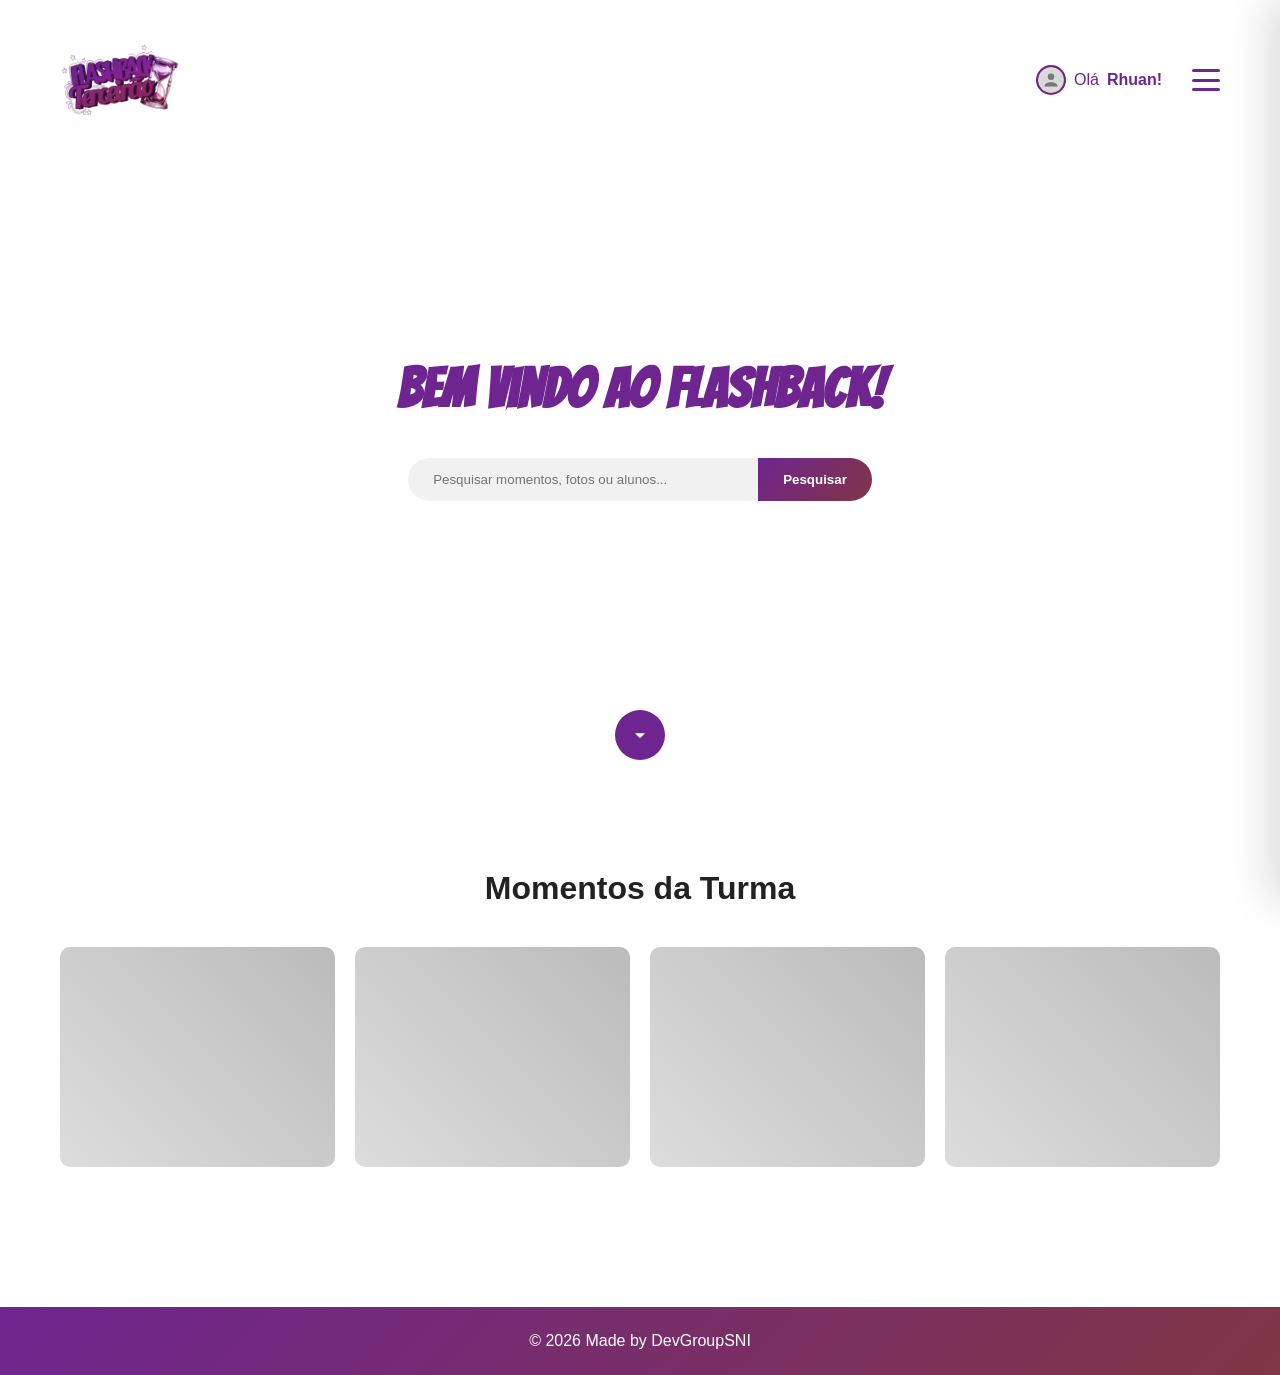
==== index.html @ 4ba48384 "primer" ====
<!DOCTYPE html>
<html lang="pt-br">
<head>
    <meta charset="UTF-8">
    <meta name="viewport" content="width=device-width, initial-scale=1.0">

    <title>Flashback Terceirão</title>
    <link rel="shortcut icon" href="./img/shortcut.png" type="image/x-icon">

    <link rel="stylesheet" href="./css/home.css">

    <link rel="preconnect" href="https://fonts.googleapis.com">
<link rel="preconnect" href="https://fonts.gstatic.com" crossorigin>
<link href="https://fonts.googleapis.com/css2?family=Bangers&display=swap" rel="stylesheet">
</head>

<body>
<div class="all_photo">
    <header class="header">



<img src="./img/logo.png" class="logo">

<nav class="menu">

<a href="" class="perfil">

<svg class="avatar" viewBox="0 0 24 24">
<circle cx="12" cy="12" r="12" fill="#d9d9d9"/>
<circle cx="12" cy="9" r="3" fill="#777"/>
<path d="M6 18c0-3 3-4 6-4s6 1 6 4" fill="#777"/>
</svg>

Olá <strong>Rhuan!</strong>

</a>

<div class="hamburger" id="hamburger">
<span></span>
<span></span>
<span></span>
</div>

</nav>

</header>

<div class="sidebar" id="sidebar">

<div class="sidebar-header">

<svg class="avatar-big" viewBox="0 0 24 24">
<circle cx="12" cy="12" r="12" fill="#d9d9d9"/>
<circle cx="12" cy="9" r="3" fill="#777"/>
<path d="M6 18c0-3 3-4 6-4s6 1 6 4" fill="#777"/>
</svg>

<h3>Rhuan Vieira</h3>

</div>

<nav class="sidebar-menu">

<a href="#"> Início</a>
<a href="#">Fotos</a>
<a href="#">Vídeos</a>
<a href="#">Memórias</a>
<a href="#">Social</a>

</nav>

</div>

<div class="overlay" id="overlay"></div>

    <section class="hero">

  <h1 id="titulo">Flashback Terceirão</h1>

 

    <div class="pesquisa">

        <input type="text" placeholder="Pesquisar momentos, fotos ou alunos...">

        <button class="search">Pesquisar</button>

    </div>

   <div class="scroll-indicator">

<svg viewBox="0 0 24 24" class="seta">

<path d="M12 16L6 10H18L12 16Z" fill="white"/>

</svg>

</div>

</section>
</div>

    <section class="galeria">

        <h2>Momentos da Turma</h2>

        <div class="fotos">

            <div class="foto"></div>
            <div class="foto"></div>
            <div class="foto"></div>
            <div class="foto"></div>

        </div>

    </section>


    <footer>

        <p>© 2026 Made by DevGroupSNI</p>

    </footer>

    <script src="./js/frases.js"></script>
    <script src="./js/hamburguer.js"></script>
    <script>

window.addEventListener("load", () => {
setTimeout(()=>{
document.body.style.opacity = "1";
},300)


});

</script>

</body>
</html>
---- css/home.css ----
@import url('./root.css');

*{
    margin:0;
    padding:0;
    box-sizing:border-box;
    font-family: Arial, Helvetica, sans-serif;
}

body{
    background: var(--branco-fundo);
    color:#222;
   opacity:0;
transition:opacity 1s ease;
}

.fade-out{
opacity:0;
}

header{

    padding:20px 60px;

    display:flex;
    justify-content:space-between;
    align-items:center;
}

.logo{
    width:120px;
}

.menu{
    display:flex;
    align-items:center;
    gap:30px;
}

.menu a{
    margin-left:25px;
    text-decoration:none;
    color:var(--roxo);
    font-weight:500;
    transition:0.3s;
}

.menu a:hover{
    opacity:0.7;
}

.perfil{
    display:flex;
    align-items:center;
    gap:8px;
}

.avatar{

    display:inline-block;
    border: 2px solid var(--roxo);
    width:30px;
    height:30px;

    border-radius:50%;

    background:var(--gradiente-principal);

}
.hero{
    height:70vh;
    overflow: hidden;

    display:flex;
    flex-direction:column;
    justify-content:center;
    align-items:center;

    text-align:center;
    color:white;
}

.hero h1{
    font-size:55px;
    margin-bottom:30px;
    color: var(--roxo);
    font-family: "Bangers", system-ui;
}

#titulo{
    transition: all 0.5s ease;
}

.sair{
    opacity:0;
    transform: translateY(30px);
}

.entrar{
    opacity:1;
    transform: translateY(0);
}



.animarTexto{
    animation: slideTexto 1.2s ease;
}

.hero p{
    font-size:15px;
    color: black;
    
}

.pesquisa{

    margin:10px 0 90px 0;

    display:flex;

    justify-content:center;

}

.pesquisa input{

    padding:14px 25px;

    width:350px;

    background-color: #f1f1f1;

    border:none;

    border-radius:50px 0 0 50px; /* arredonda só lado esquerdo */

    outline:none;

}

.search{

    padding:14px 25px;

    border:none;

    border-radius:0 50px 50px 0; /* arredonda só lado direito */

    background:var(--gradiente-principal);

    color:white;

    font-weight:bold;

    cursor:pointer;
}

.scroll-indicator{

position:absolute;
bottom:30px;

width:50px;
height:50px;

border-radius:50%;

background:var(--roxo);

display:flex;
align-items:center;
justify-content:center;

animation:pulsar 1.5s infinite;
transition: background 0.4s ease-in-out;

}

.scroll-indicator:hover{
    background: #f1f1f1;
    border: var(--roxo);
    color: var(--roxo);
}

.seta{
width:20px;
height:20px;

}

.hero{
position:relative;
}

@keyframes pulsar{

0%{
transform:scale(1);
box-shadow:0 0 0 0 rgba(110,37,143,0.7);
}

70%{
transform:scale(1.1);
box-shadow:0 0 0 15px rgba(110,37,143,0);
}

100%{
transform:scale(1);
}

}

/* HAMBURGER */

.hamburger{

width:22px;
height:18px;

display:flex;
flex-direction:column;
justify-content:space-between;

cursor:pointer;

}

.hamburger span{

height:2px;
width:100%;

background:var(--roxo);

border-radius:2px;

transition:0.3s;

}

/* SIDEBAR */

/* HAMBURGER */

.hamburger{

width:28px;
height:22px;

display:flex;
flex-direction:column;
justify-content:space-between;

cursor:pointer;

}

.hamburger span{

height:3px;
width:100%;

background:var(--roxo);

border-radius:3px;

transition:0.3s;

}

/* SIDEBAR */

.sidebar{

position:fixed;
top:0;
right:-300px;

width:300px;
height:100vh;

background:linear-gradient(
180deg,
#ffffff,
#f7f3fa
);

overflow:hidden;

box-shadow:-10px 0 40px rgba(0,0,0,0.15);

padding:40px 30px;

display:flex;
flex-direction:column;

transition:0.45s cubic-bezier(.77,0,.18,1);

z-index:1001;

}

.sidebar::before{

content:"";

position:absolute;

top:-120px;
right:-120px;

width:260px;
height:260px;

border-radius:50%;

background:radial-gradient(
circle,
rgba(110,37,143,0.25),
transparent 70%
);

animation:float 6s ease-in-out infinite;

pointer-events:none;

}

@keyframes float{

0%{transform:translateY(0);}
50%{transform:translateY(20px);}
100%{transform:translateY(0);}

}


.sidebar.active{
right:0;
}

/* PERFIL */

.sidebar-header{

display:flex;
align-items:center;

gap:12px;

margin-bottom:40px;

}

.avatar-big{

width:40px;
height:40px;

}

.sidebar-header h3{

font-weight:600;

color:var(--roxo);

}

/* MENU */

.sidebar-menu{

display:flex;
flex-direction:column;

gap:20px;

}

.sidebar-menu a{

position:relative;

text-decoration:none;

color:#444;

font-size:18px;

padding:12px 16px;

border-radius:10px;

transition:0.3s;

display:flex;
align-items:center;

gap:10px;

overflow:hidden;

}

.sidebar-menu a::before{

content:"";

position:absolute;

left:0;
top:0;

width:4px;
height:100%;

background:var(--roxo);

transform:scaleY(0);

transition:0.3s;

}

.sidebar-menu a:hover{

background:#f3edf7;

color:var(--roxo);

transform:translateX(-5px);

}

.sidebar-menu a:hover::before{

transform:scaleY(1);
}

.sidebar-menu a:nth-child(1){animation-delay:0.1s;}
.sidebar-menu a:nth-child(2){animation-delay:0.2s;}
.sidebar-menu a:nth-child(3){animation-delay:0.3s;}
.sidebar-menu a:nth-child(4){animation-delay:0.4s;}
.sidebar-menu a:nth-child(5){animation-delay:0.5s;}

@keyframes menuSlide{

to{

opacity:1;
transform:translateX(0);

}

}


/* HOVER BONITO */



/* OVERLAY */

.overlay{

position:fixed;

top:0;
left:0;

width:100%;
height:100vh;

background:rgba(0,0,0,0.35);

opacity:0;

pointer-events:none;

transition:0.3s;

z-index:1000;

}

.overlay.active{

opacity:1;

pointer-events:all;

}

.ver_memorias{

    margin-top:25px;
    padding:14px 30px;

    border:none;
    border-radius:8px;

    background:white;
    color: white;

    font-weight:bold;
    cursor:pointer;
    background: var(--gradiente-principal);
    transition:0.3s;
}





.galeria{
    padding:80px 60px;
}

.galeria h2{
    text-align:center;
    margin-bottom:40px;
    font-size:32px;
}

.fotos{

    display:grid;
    grid-template-columns:repeat(4,1fr);
    gap:20px;

}

.foto{

    height:220px;

    background:linear-gradient(45deg,#ddd,#bbb);

    border-radius:10px;

}

footer{

    margin-top:60px;
    padding:25px;

    background: var(--gradiente-principal);

    text-align:center;
    color:white;

}
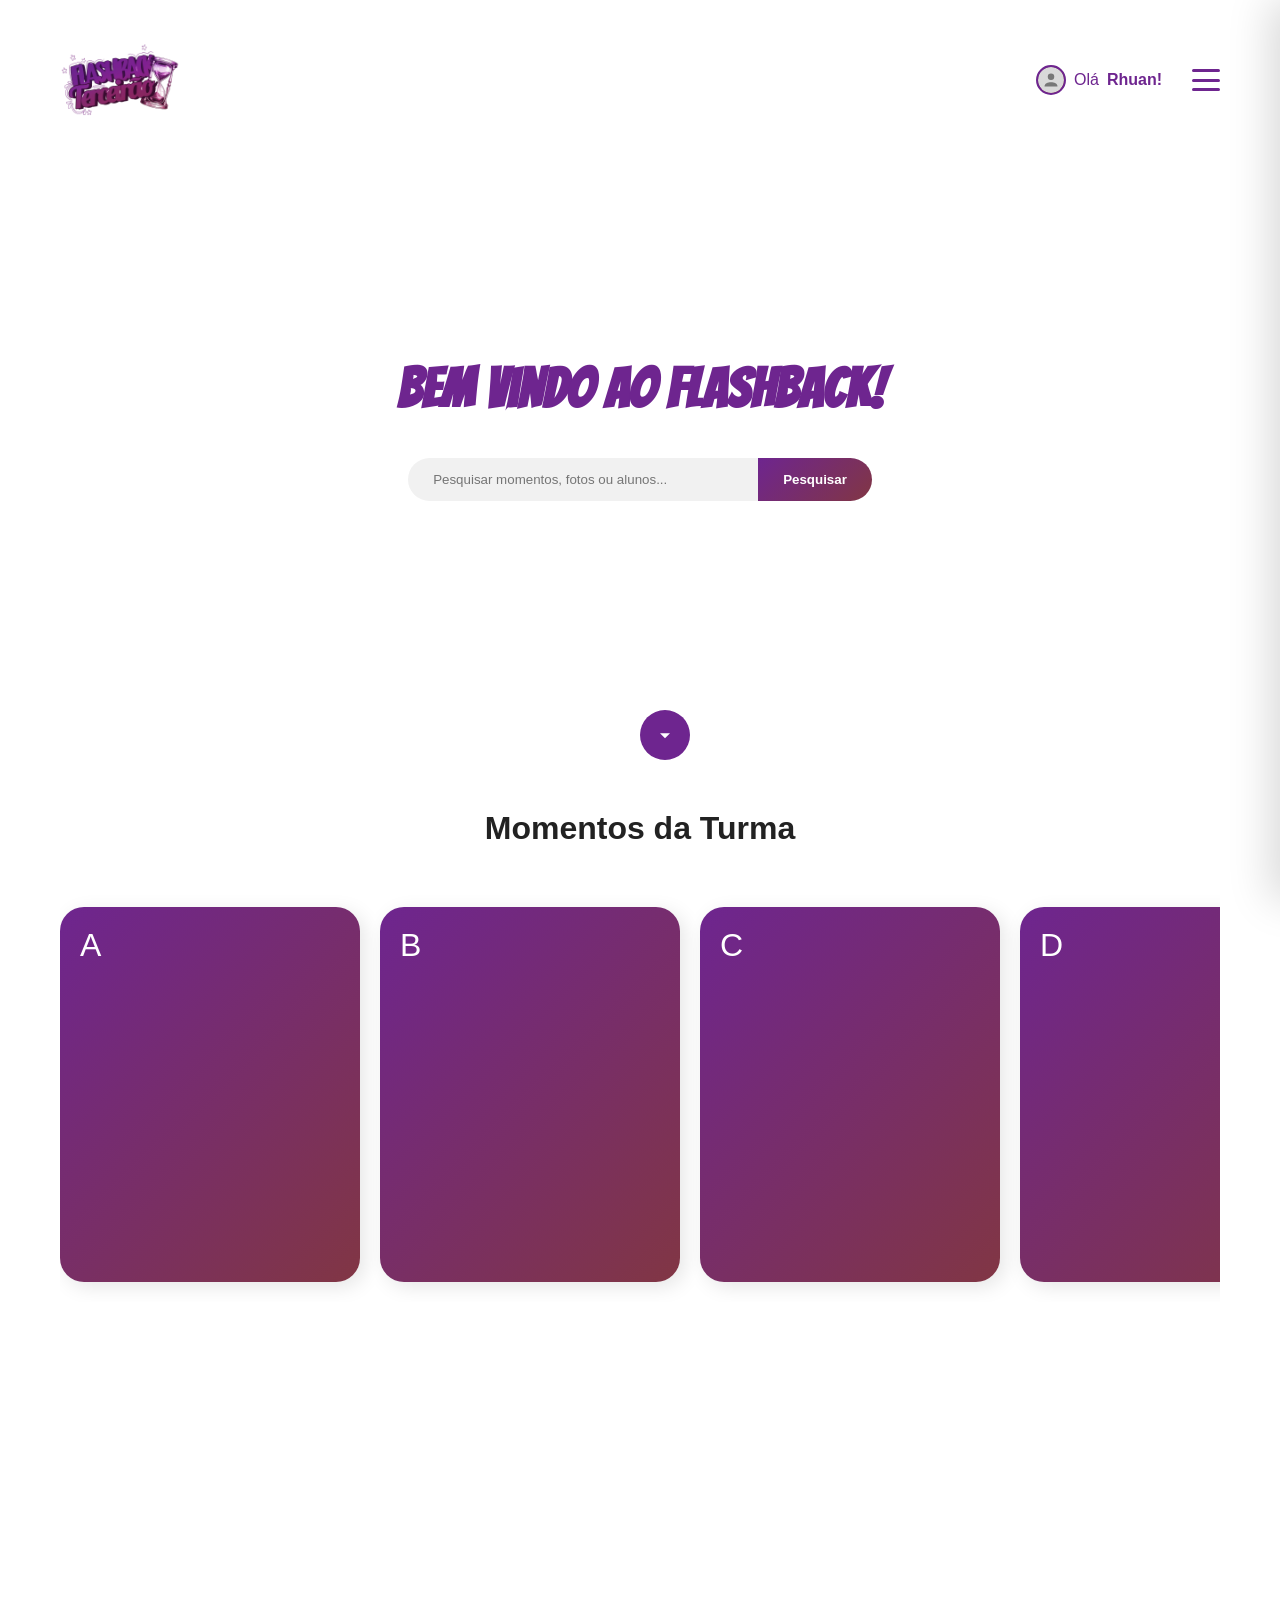
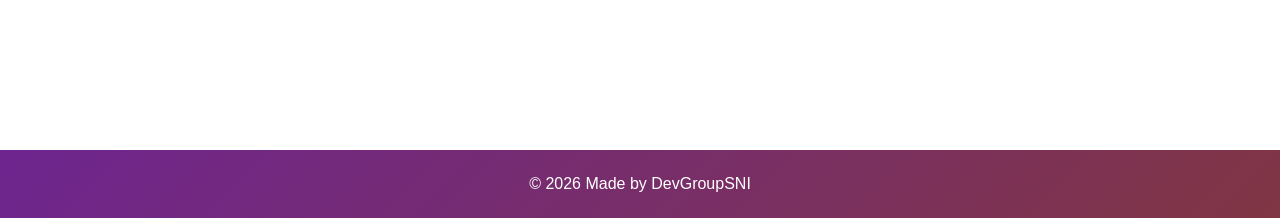
==== commit d29f39d7: "Adicionei o carroussel e arrumei funções" ====
--- a/index.html
+++ b/index.html
@@ -13,6 +13,8 @@
 <link rel="preconnect" href="https://fonts.gstatic.com" crossorigin>
 <link href="https://fonts.googleapis.com/css2?family=Bangers&display=swap" rel="stylesheet">
 </head>
+
+
 
 <body>
 <div class="all_photo">
@@ -88,7 +90,7 @@
 
     </div>
 
-   <div class="scroll-indicator">
+ <a href="#galeria"> <div class="scroll-indicator" >
 
 <svg viewBox="0 0 24 24" class="seta">
 
@@ -99,20 +101,24 @@
 </div>
 
 </section>
-</div>
+</div></a>
 
-    <section class="galeria">
+    <section class="galeria" id="galeria">
 
         <h2>Momentos da Turma</h2>
 
-        <div class="fotos">
-
-            <div class="foto"></div>
-            <div class="foto"></div>
-            <div class="foto"></div>
-            <div class="foto"></div>
-
-        </div>
+<div class="carousel">
+  <div class="group">
+    <div class="card">A</div>
+    <div class="card">B</div>
+    <div class="card">C</div>
+  </div>
+ 
+    <div class="group">
+        <div class="card">D</div>
+        <div class="card">E</div>
+        <div class="card">F</div>
+</div>
 
     </section>
 
--- a/css/home.css
+++ b/css/home.css
@@ -1,4 +1,7 @@
+
+
 @import url('./root.css');
+
 
 *{
     margin:0;
@@ -12,6 +15,7 @@
     color:#222;
    opacity:0;
 transition:opacity 1s ease;
+scroll-behavior: smooth;
 }
 
 .fade-out{
@@ -516,6 +520,7 @@
 
 .galeria{
     padding:80px 60px;
+    height: 100vh;
 }
 
 .galeria h2{
@@ -542,6 +547,77 @@
 
 }
 
+.galeria{
+    
+     width: 100%;
+  max-width: 1200px; /* opcional */
+  margin: 0 auto;
+  padding: 20px;
+  height: 100vh;
+}
+
+.carousel {
+    /* ... */
+    &:hover .group {
+      animation-play-state: paused;
+    }
+  }
+
+ .carousel {
+    cursor:grabbing;
+  margin: 0;
+  padding: 20px 0;
+  max-width:100%;
+  overflow: hidden;
+  display: flex;
+ 
+  
+}
+
+
+
+.card {
+  width: 300px;
+  color: white;
+  border-radius: 24px;
+  box-shadow: rgba(0, 0, 0, 10%) 5px 5px 20px 0;
+  padding: 20px;
+  font-size: xx-large;
+  justify-content: center;
+  align-items: center;
+  min-height: 375px;
+}
+
+/* cores dos cards */
+.card:nth-child(1) {
+  background: var(--gradiente-principal);
+}
+
+.card:nth-child(2) {
+  background: var(--gradiente-principal);
+}
+
+.card:nth-child(3) {
+  background: var(--gradiente-principal);
+}
+
+.group {
+  display: flex;
+  gap: 20px;
+  will-change: transform;
+  padding-right: 20px;
+  animation: scrolling 10s linear infinite;
+}
+
+@keyframes scrolling {
+  0% {
+    transform: translateX(0);
+  }
+  100% {
+    transform: translateX(-100%);
+  }
+}
+
 footer{
 
     margin-top:60px;
